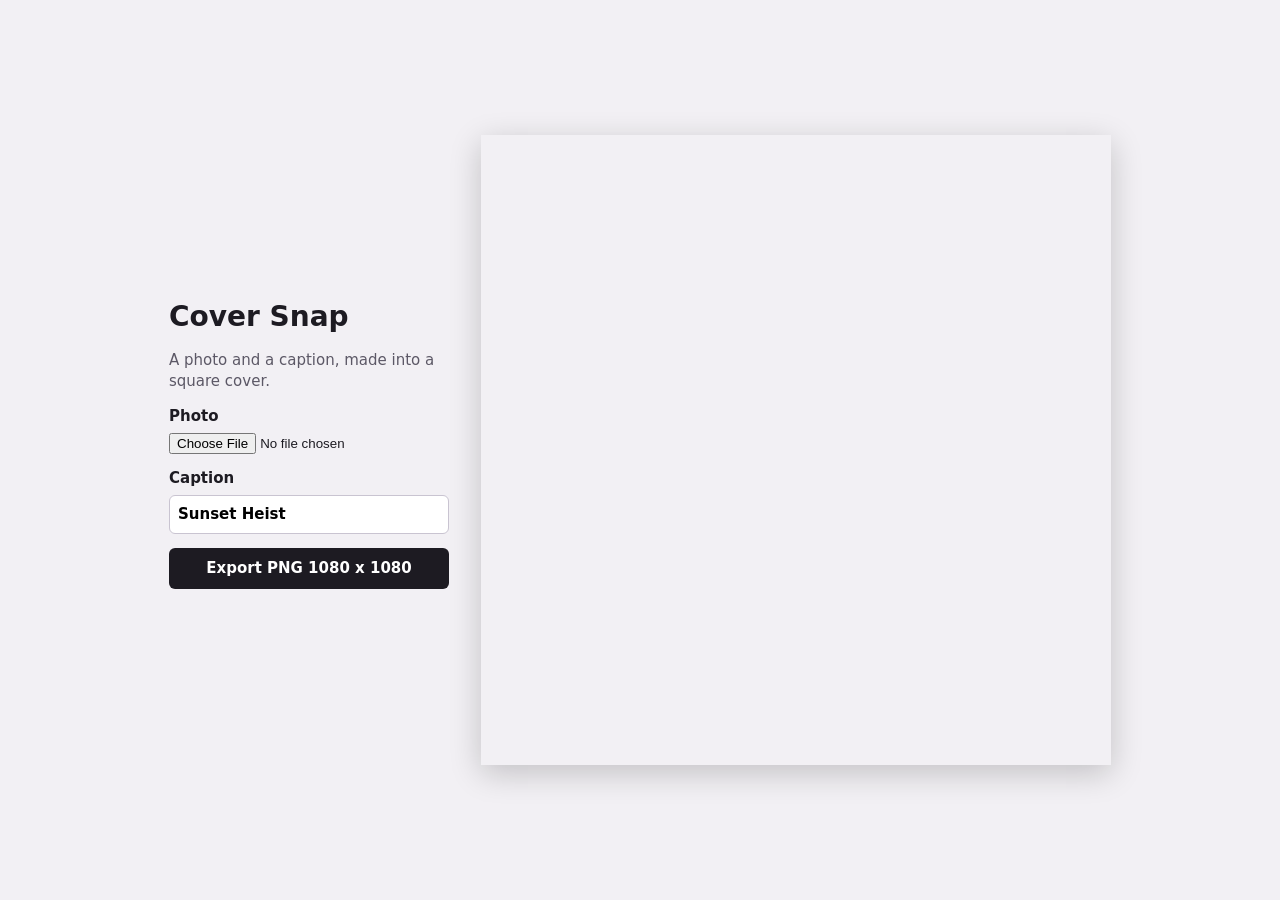
==== app/index.html @ bda7dc43 "Starter kit + owner claim for gta6-cover-art-01" ====
<!doctype html>
<html lang="en">
<head>
<meta charset="utf-8">
<meta name="viewport" content="width=device-width, initial-scale=1">
<title>Cover Snap</title>
<link rel="stylesheet" href="./style.css">
</head>
<body>
<main class="app">
  <section class="controls">
    <h1>Cover Snap</h1>
    <p>A photo and a caption, made into a square cover.</p>
    <label>Photo <input id="photo" type="file" accept="image/*"></label>
    <label>Caption <input id="caption" type="text" maxlength="40" value="Sunset Heist"></label>
    <button id="export" type="button">Export PNG 1080 x 1080</button>
    <p id="status" role="status"></p>
  </section>
  <canvas id="cover" width="1080" height="1080" aria-label="The cover"></canvas>
</main>
<script type="module" src="./src/main.js"></script>
</body>
</html>
---- app/style.css ----
html, body { margin: 0; height: 100%; background: #f2f0f4; color: #1d1b22; font: 15px/1.4 system-ui, sans-serif; }
.app { display: flex; gap: 32px; align-items: center; justify-content: center; height: 100%; padding: 24px; box-sizing: border-box; }
.controls { display: flex; flex-direction: column; gap: 14px; width: 280px; }
.controls h1 { margin: 0; font-size: 28px; }
.controls p { margin: 0; color: #5c5866; }
label { display: flex; flex-direction: column; gap: 6px; font-weight: 600; }
input[type=text] { font: inherit; padding: 8px; border: 1px solid #c9c4d1; border-radius: 6px; }
button { font: inherit; font-weight: 700; padding: 10px; border: 0; border-radius: 6px; background: #1d1b22; color: #fff; cursor: pointer; }
canvas { width: min(70vh, 60vw); height: min(70vh, 60vw); box-shadow: 0 8px 30px rgba(0, 0, 0, 0.2); }
body.shot-cover .controls { display: none; }
body.shot-cover .app { padding: 0; }
body.shot-cover canvas { width: 100vw; height: 100vh; box-shadow: none; }
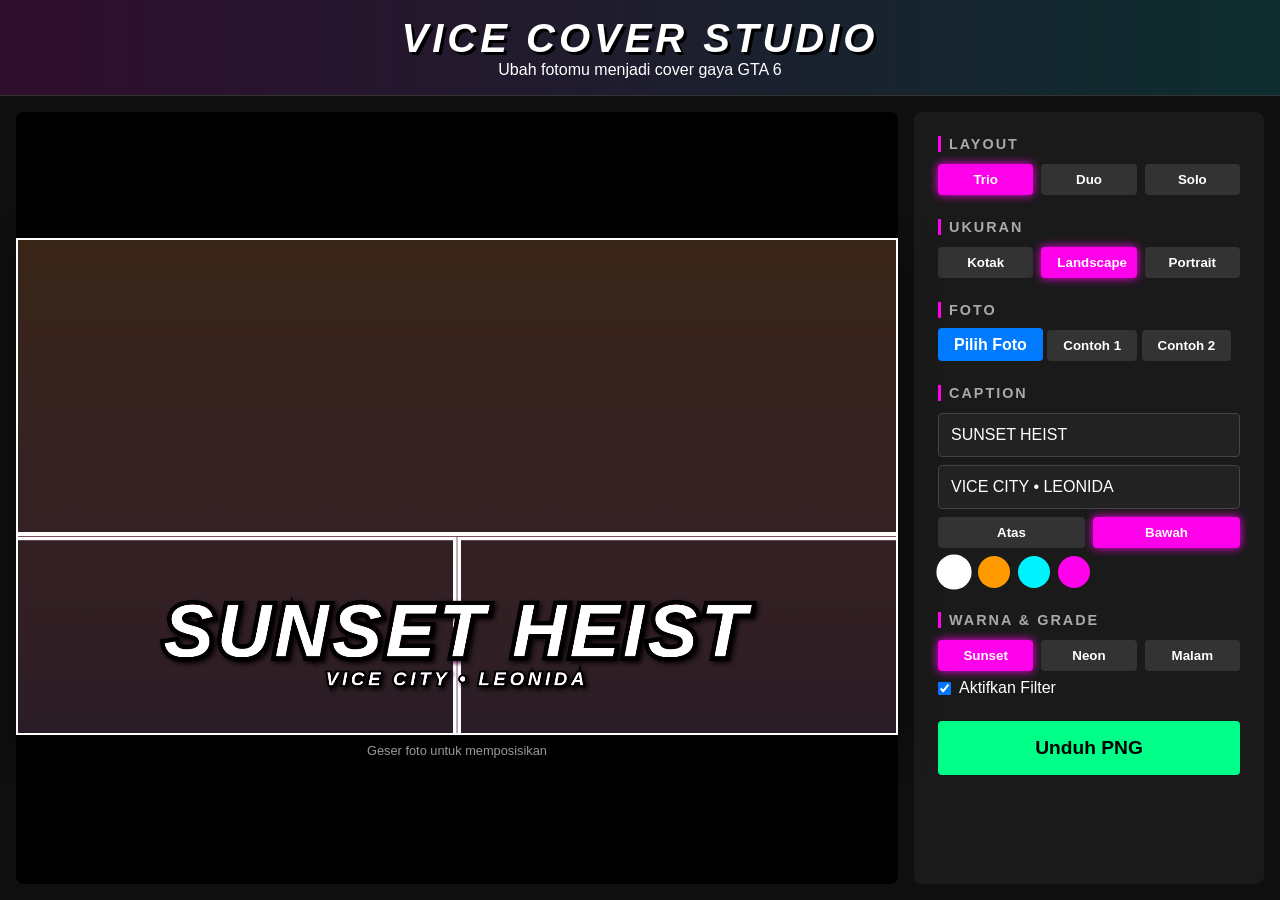
==== commit c268e731: "WIP: partial build — Gemini quota stopped session before screenshots/verify; NOT for submission" ====
--- a/app/index.html
+++ b/app/index.html
@@ -1,23 +1,104 @@
-<!doctype html>
-<html lang="en">
+<!DOCTYPE html>
+<html lang="id">
 <head>
-<meta charset="utf-8">
-<meta name="viewport" content="width=device-width, initial-scale=1">
-<title>Cover Snap</title>
-<link rel="stylesheet" href="./style.css">
+    <meta charset="UTF-8">
+    <meta name="viewport" content="width=device-width, initial-scale=1.0">
+    <title>Vice Cover Studio - Pembuat Cover GTA 6</title>
+    <link rel="stylesheet" href="style.css">
 </head>
 <body>
-<main class="app">
-  <section class="controls">
-    <h1>Cover Snap</h1>
-    <p>A photo and a caption, made into a square cover.</p>
-    <label>Photo <input id="photo" type="file" accept="image/*"></label>
-    <label>Caption <input id="caption" type="text" maxlength="40" value="Sunset Heist"></label>
-    <button id="export" type="button">Export PNG 1080 x 1080</button>
-    <p id="status" role="status"></p>
-  </section>
-  <canvas id="cover" width="1080" height="1080" aria-label="The cover"></canvas>
-</main>
-<script type="module" src="./src/main.js"></script>
+    <div id="app" class="editor-mode">
+        <!-- Editor UI -->
+        <header id="editor-header">
+            <h1>VICE COVER STUDIO</h1>
+            <p>Ubah fotomu menjadi cover gaya GTA 6</p>
+        </header>
+
+        <main id="main-container">
+            <div id="preview-area">
+                <div id="canvas-container">
+                    <canvas id="cover-canvas"></canvas>
+                </div>
+                <div id="drag-hint">Geser foto untuk memposisikan</div>
+            </div>
+
+            <aside id="controls">
+                <section class="control-group">
+                    <h3>Layout</h3>
+                    <div class="button-row">
+                        <button class="btn active" data-layout="trio">Trio</button>
+                        <button class="btn" data-layout="duo">Duo</button>
+                        <button class="btn" data-layout="solo">Solo</button>
+                    </div>
+                </section>
+
+                <section class="control-group">
+                    <h3>Ukuran</h3>
+                    <div class="button-row">
+                        <button class="btn" data-size="1080x1080">Kotak</button>
+                        <button class="btn active" data-size="1920x1080">Landscape</button>
+                        <button class="btn" data-size="1080x1350">Portrait</button>
+                    </div>
+                </section>
+
+                <section class="control-group">
+                    <h3>Foto</h3>
+                    <div class="input-row">
+                        <label for="photo-input" class="btn btn-primary">Pilih Foto</label>
+                        <input type="file" id="photo-input" accept="image/*" multiple hidden>
+                        <button class="btn" id="sample-pier">Contoh 1</button>
+                        <button class="btn" id="sample-boulevard">Contoh 2</button>
+                    </div>
+                    <div id="panel-controls" class="hidden">
+                        <p>Mengatur Panel <span id="active-panel-num">1</span></p>
+                        <div class="slider-row">
+                            <label>Zoom</label>
+                            <input type="range" id="zoom-slider" min="0.1" max="3" step="0.01" value="1">
+                        </div>
+                    </div>
+                </section>
+
+                <section class="control-group">
+                    <h3>Caption</h3>
+                    <input type="text" id="title-input" placeholder="Judul Besar" value="SUNSET HEIST">
+                    <input type="text" id="subtitle-input" placeholder="Subjudul" value="VICE CITY • LEONIDA">
+                    <div class="button-row">
+                        <button class="btn" data-pos="top">Atas</button>
+                        <button class="btn active" data-pos="bottom">Bawah</button>
+                    </div>
+                    <div class="color-row">
+                        <button class="color-btn white active" data-color="white"></button>
+                        <button class="color-btn sunset" data-color="#ff9a00"></button>
+                        <button class="color-btn neon" data-color="#00f2ff"></button>
+                        <button class="color-btn pink" data-color="#ff00ea"></button>
+                    </div>
+                </section>
+
+                <section class="control-group">
+                    <h3>Warna & Grade</h3>
+                    <div class="button-row">
+                        <button class="btn active" data-grade="sunset">Sunset</button>
+                        <button class="btn" data-grade="neon">Neon</button>
+                        <button class="btn" data-grade="malam">Malam</button>
+                    </div>
+                    <label class="toggle">
+                        <input type="checkbox" id="grade-toggle" checked>
+                        <span>Aktifkan Filter</span>
+                    </label>
+                </section>
+
+                <section class="export-group">
+                    <button id="download-btn" class="btn btn-large btn-success">Unduh PNG</button>
+                </section>
+            </aside>
+        </main>
+
+        <div id="screenshot-view" class="hidden">
+            <canvas id="screenshot-canvas"></canvas>
+        </div>
+    </div>
+
+    <script type="module" src="src/render.js"></script>
+    <script type="module" src="src/studio.js"></script>
 </body>
 </html>
--- a/app/style.css
+++ b/app/style.css
@@ -1,12 +1,250 @@
-html, body { margin: 0; height: 100%; background: #f2f0f4; color: #1d1b22; font: 15px/1.4 system-ui, sans-serif; }
-.app { display: flex; gap: 32px; align-items: center; justify-content: center; height: 100%; padding: 24px; box-sizing: border-box; }
-.controls { display: flex; flex-direction: column; gap: 14px; width: 280px; }
-.controls h1 { margin: 0; font-size: 28px; }
-.controls p { margin: 0; color: #5c5866; }
-label { display: flex; flex-direction: column; gap: 6px; font-weight: 600; }
-input[type=text] { font: inherit; padding: 8px; border: 1px solid #c9c4d1; border-radius: 6px; }
-button { font: inherit; font-weight: 700; padding: 10px; border: 0; border-radius: 6px; background: #1d1b22; color: #fff; cursor: pointer; }
-canvas { width: min(70vh, 60vw); height: min(70vh, 60vw); box-shadow: 0 8px 30px rgba(0, 0, 0, 0.2); }
-body.shot-cover .controls { display: none; }
-body.shot-cover .app { padding: 0; }
-body.shot-cover canvas { width: 100vw; height: 100vh; box-shadow: none; }
+:root {
+    --bg-color: #0f0f0f;
+    --panel-color: #1a1a1a;
+    --text-color: #ffffff;
+    --accent-color: #ff00ea;
+    --success-color: #00ff88;
+    --border-radius: 8px;
+}
+
+* {
+    box-sizing: border-box;
+    margin: 0;
+    padding: 0;
+}
+
+body {
+    font-family: 'Arial Narrow', Impact, sans-serif;
+    background-color: var(--bg-color);
+    color: var(--text-color);
+    overflow-x: hidden;
+}
+
+#app.editor-mode {
+    display: flex;
+    flex-direction: column;
+    min-height: 100vh;
+}
+
+#editor-header {
+    padding: 1rem 2rem;
+    background: linear-gradient(90deg, #ff00ea22, #00f2ff22);
+    border-bottom: 1px solid #333;
+    text-align: center;
+}
+
+#editor-header h1 {
+    font-size: 2.5rem;
+    letter-spacing: 4px;
+    font-weight: 900;
+    font-style: italic;
+    text-shadow: 3px 3px 0px #000;
+}
+
+#main-container {
+    display: flex;
+    flex: 1;
+    padding: 1rem;
+    gap: 1rem;
+}
+
+#preview-area {
+    flex: 1;
+    display: flex;
+    flex-direction: column;
+    align-items: center;
+    justify-content: center;
+    background-color: #000;
+    border-radius: var(--border-radius);
+    position: relative;
+}
+
+#canvas-container {
+    max-width: 100%;
+    max-height: 80vh;
+    box-shadow: 0 10px 30px rgba(0,0,0,0.5);
+    background-color: #222;
+}
+
+#cover-canvas {
+    max-width: 100%;
+    max-height: 100%;
+    display: block;
+    cursor: grab;
+}
+
+#cover-canvas:active {
+    cursor: grabbing;
+}
+
+#drag-hint {
+    margin-top: 0.5rem;
+    font-size: 0.8rem;
+    opacity: 0.6;
+}
+
+#controls {
+    width: 350px;
+    background-color: var(--panel-color);
+    padding: 1.5rem;
+    border-radius: var(--border-radius);
+    display: flex;
+    flex-direction: column;
+    gap: 1.5rem;
+    overflow-y: auto;
+}
+
+.control-group h3 {
+    font-size: 0.9rem;
+    text-transform: uppercase;
+    letter-spacing: 2px;
+    margin-bottom: 0.75rem;
+    color: #aaa;
+    border-left: 3px solid var(--accent-color);
+    padding-left: 8px;
+}
+
+.button-row {
+    display: flex;
+    gap: 0.5rem;
+    flex-wrap: wrap;
+}
+
+.btn {
+    background-color: #333;
+    color: white;
+    border: none;
+    padding: 0.5rem 1rem;
+    border-radius: 4px;
+    cursor: pointer;
+    font-weight: bold;
+    font-family: inherit;
+    transition: all 0.2s;
+    flex: 1;
+    min-width: 80px;
+    text-align: center;
+}
+
+.btn:hover {
+    background-color: #444;
+}
+
+.btn.active {
+    background-color: var(--accent-color);
+    box-shadow: 0 0 10px var(--accent-color);
+}
+
+.btn-primary {
+    background-color: #007bff;
+}
+
+.btn-success {
+    background-color: var(--success-color);
+    color: #000;
+}
+
+.btn-large {
+    padding: 1rem;
+    font-size: 1.2rem;
+    width: 100%;
+}
+
+input[type="text"] {
+    width: 100%;
+    background-color: #222;
+    border: 1px solid #444;
+    color: white;
+    padding: 0.75rem;
+    border-radius: 4px;
+    margin-bottom: 0.5rem;
+    font-family: inherit;
+    font-size: 1rem;
+}
+
+.color-row {
+    display: flex;
+    gap: 0.5rem;
+    margin-top: 0.5rem;
+}
+
+.color-btn {
+    width: 32px;
+    height: 32px;
+    border-radius: 50%;
+    border: 2px solid transparent;
+    cursor: pointer;
+}
+
+.color-btn.active {
+    border-color: white;
+    transform: scale(1.1);
+}
+
+.color-btn.white { background-color: #fff; }
+.color-btn.sunset { background-color: #ff9a00; }
+.color-btn.neon { background-color: #00f2ff; }
+.color-btn.pink { background-color: #ff00ea; }
+
+.slider-row {
+    margin-top: 0.5rem;
+}
+
+.slider-row label {
+    display: block;
+    font-size: 0.8rem;
+    margin-bottom: 4px;
+}
+
+input[type="range"] {
+    width: 100%;
+    accent-color: var(--accent-color);
+}
+
+.toggle {
+    display: flex;
+    align-items: center;
+    gap: 0.5rem;
+    cursor: pointer;
+    margin-top: 0.5rem;
+}
+
+.hidden {
+    display: none !important;
+}
+
+/* Screenshot mode styles */
+#app.screenshot-mode #editor-header,
+#app.screenshot-mode #controls,
+#app.screenshot-mode #drag-hint {
+    display: none !important;
+}
+
+#app.screenshot-mode #main-container {
+    padding: 0;
+}
+
+#app.screenshot-mode #preview-area {
+    border-radius: 0;
+}
+
+#app.screenshot-mode #canvas-container {
+    width: 100vw;
+    height: 100vh;
+    max-width: none;
+    max-height: none;
+}
+
+#app.screenshot-mode #cover-canvas {
+    width: 100%;
+    height: 100%;
+    object-fit: contain;
+}
+
+@media (max-width: 800px) {
+    #main-container {
+        flex-direction: column;
+    }
+    #controls {
+        width: 100%;
+    }
+}
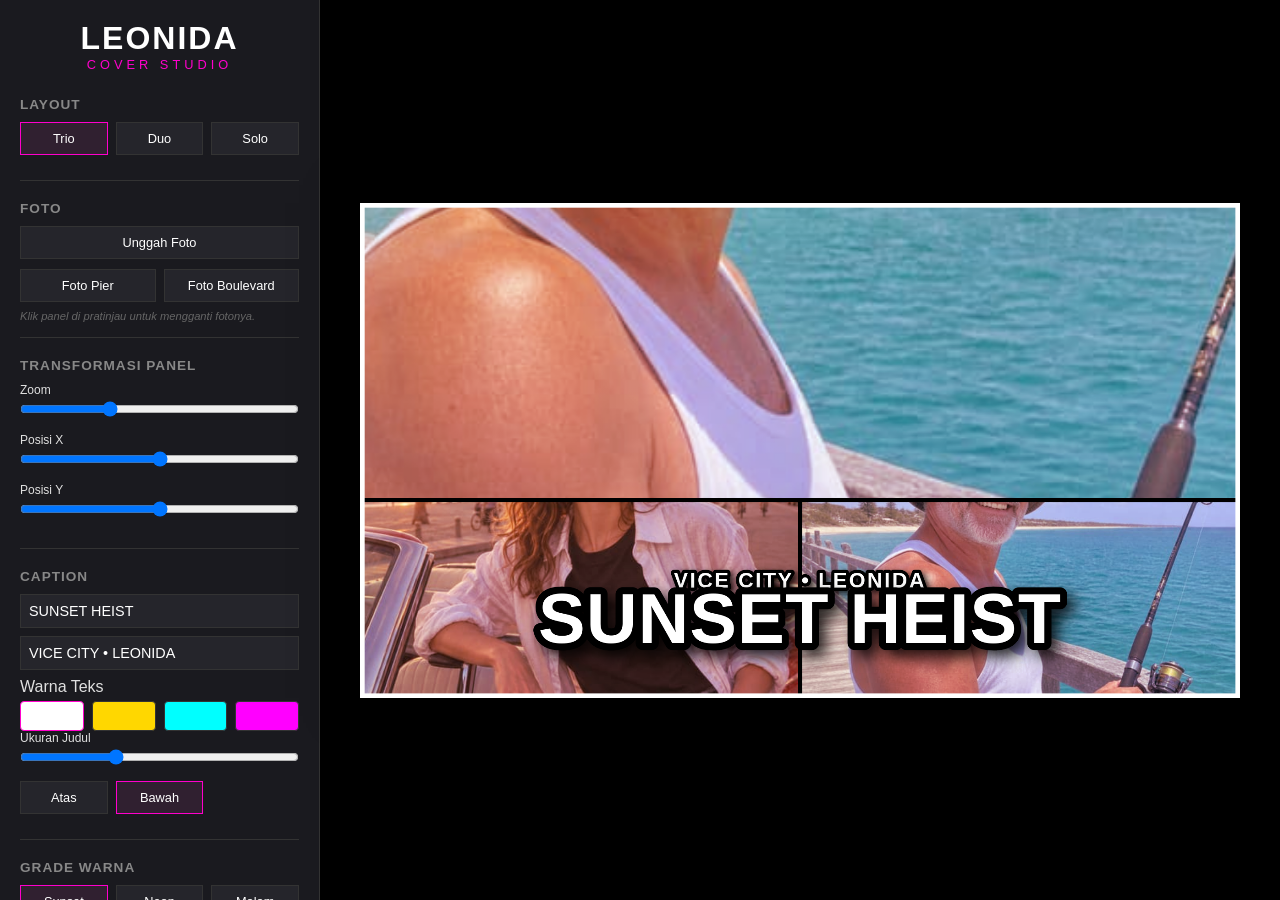
==== commit bf65b88c: "Leonida Cover Studio — pembuat cover art ala GTA 6 (gta6-cover-art-01)" ====
--- a/app/index.html
+++ b/app/index.html
@@ -3,102 +3,110 @@
 <head>
     <meta charset="UTF-8">
     <meta name="viewport" content="width=device-width, initial-scale=1.0">
-    <title>Vice Cover Studio - Pembuat Cover GTA 6</title>
+    <title>Leonida Cover Studio — Pembuat Cover Art ala GTA 6</title>
     <link rel="stylesheet" href="style.css">
 </head>
 <body>
-    <div id="app" class="editor-mode">
-        <!-- Editor UI -->
-        <header id="editor-header">
-            <h1>VICE COVER STUDIO</h1>
-            <p>Ubah fotomu menjadi cover gaya GTA 6</p>
-        </header>
+    <div id="app">
+        <!-- Sidebar Kontrol -->
+        <aside class="sidebar">
+            <header>
+                <h1>Leonida</h1>
+                <p>Cover Studio</p>
+            </header>
 
-        <main id="main-container">
-            <div id="preview-area">
-                <div id="canvas-container">
-                    <canvas id="cover-canvas"></canvas>
+            <section class="control-group">
+                <h3>Layout</h3>
+                <div class="button-grid">
+                    <button data-layout="trio" class="active">Trio</button>
+                    <button data-layout="duo">Duo</button>
+                    <button data-layout="solo">Solo</button>
                 </div>
-                <div id="drag-hint">Geser foto untuk memposisikan</div>
+            </section>
+
+            <section class="control-group">
+                <h3>Foto</h3>
+                <div class="photo-controls">
+                    <button id="upload-btn">Unggah Foto</button>
+                    <input type="file" id="file-input" multiple accept="image/*" style="display: none;">
+                    <div class="sample-photos">
+                        <button data-sample="pier">Foto Pier</button>
+                        <button data-sample="boulevard">Foto Boulevard</button>
+                    </div>
+                </div>
+                <p class="hint">Klik panel di pratinjau untuk mengganti fotonya.</p>
+            </section>
+
+            <section class="control-group" id="transform-controls">
+                <h3>Transformasi Panel</h3>
+                <div class="slider-group">
+                    <label>Zoom</label>
+                    <input type="range" id="zoom-slider" min="0.1" max="3" step="0.01" value="1">
+                </div>
+                <div class="slider-group">
+                    <label>Posisi X</label>
+                    <input type="range" id="pos-x-slider" min="-1" max="1" step="0.01" value="0">
+                </div>
+                <div class="slider-group">
+                    <label>Posisi Y</label>
+                    <input type="range" id="pos-y-slider" min="-1" max="1" step="0.01" value="0">
+                </div>
+            </section>
+
+            <section class="control-group">
+                <h3>Caption</h3>
+                <input type="text" id="caption-main" placeholder="Judul Utama" value="SUNSET HEIST">
+                <input type="text" id="caption-sub" placeholder="Subjudul" value="VICE CITY • LEONIDA">
+                <div class="caption-options">
+                    <label>Warna Teks</label>
+                    <div class="color-grid">
+                        <button data-color="#FFFFFF" style="background: #FFFFFF;" class="active"></button>
+                        <button data-color="#FFD700" style="background: #FFD700;"></button>
+                        <button data-color="#00FFFF" style="background: #00FFFF;"></button>
+                        <button data-color="#FF00FF" style="background: #FF00FF;"></button>
+                    </div>
+                </div>
+                <div class="slider-group">
+                    <label>Ukuran Judul</label>
+                    <input type="range" id="caption-size" min="0.5" max="2" step="0.1" value="1">
+                </div>
+                <div class="button-grid">
+                    <button data-pos="top">Atas</button>
+                    <button data-pos="bottom" class="active">Bawah</button>
+                </div>
+            </section>
+
+            <section class="control-group">
+                <h3>Grade Warna</h3>
+                <div class="button-grid">
+                    <button data-grade="sunset" class="active">Sunset</button>
+                    <button data-grade="neon">Neon</button>
+                    <button data-grade="malam">Malam</button>
+                </div>
+                <label class="toggle">
+                    <input type="checkbox" id="grade-toggle" checked> Terapkan Grade
+                </label>
+            </section>
+
+            <section class="control-group">
+                <h3>Export</h3>
+                <select id="export-size">
+                    <option value="1080x1080">Kotak (1080x1080)</option>
+                    <option value="1080x1350">Portrait (1080x1350)</option>
+                    <option value="1920x1080" selected>Landscape (1920x1080)</option>
+                </select>
+                <button id="download-btn" class="primary">Unduh PNG</button>
+            </section>
+        </aside>
+
+        <!-- Preview Area -->
+        <main class="preview-area">
+            <div id="canvas-container">
+                <canvas id="main-canvas"></canvas>
             </div>
-
-            <aside id="controls">
-                <section class="control-group">
-                    <h3>Layout</h3>
-                    <div class="button-row">
-                        <button class="btn active" data-layout="trio">Trio</button>
-                        <button class="btn" data-layout="duo">Duo</button>
-                        <button class="btn" data-layout="solo">Solo</button>
-                    </div>
-                </section>
-
-                <section class="control-group">
-                    <h3>Ukuran</h3>
-                    <div class="button-row">
-                        <button class="btn" data-size="1080x1080">Kotak</button>
-                        <button class="btn active" data-size="1920x1080">Landscape</button>
-                        <button class="btn" data-size="1080x1350">Portrait</button>
-                    </div>
-                </section>
-
-                <section class="control-group">
-                    <h3>Foto</h3>
-                    <div class="input-row">
-                        <label for="photo-input" class="btn btn-primary">Pilih Foto</label>
-                        <input type="file" id="photo-input" accept="image/*" multiple hidden>
-                        <button class="btn" id="sample-pier">Contoh 1</button>
-                        <button class="btn" id="sample-boulevard">Contoh 2</button>
-                    </div>
-                    <div id="panel-controls" class="hidden">
-                        <p>Mengatur Panel <span id="active-panel-num">1</span></p>
-                        <div class="slider-row">
-                            <label>Zoom</label>
-                            <input type="range" id="zoom-slider" min="0.1" max="3" step="0.01" value="1">
-                        </div>
-                    </div>
-                </section>
-
-                <section class="control-group">
-                    <h3>Caption</h3>
-                    <input type="text" id="title-input" placeholder="Judul Besar" value="SUNSET HEIST">
-                    <input type="text" id="subtitle-input" placeholder="Subjudul" value="VICE CITY • LEONIDA">
-                    <div class="button-row">
-                        <button class="btn" data-pos="top">Atas</button>
-                        <button class="btn active" data-pos="bottom">Bawah</button>
-                    </div>
-                    <div class="color-row">
-                        <button class="color-btn white active" data-color="white"></button>
-                        <button class="color-btn sunset" data-color="#ff9a00"></button>
-                        <button class="color-btn neon" data-color="#00f2ff"></button>
-                        <button class="color-btn pink" data-color="#ff00ea"></button>
-                    </div>
-                </section>
-
-                <section class="control-group">
-                    <h3>Warna & Grade</h3>
-                    <div class="button-row">
-                        <button class="btn active" data-grade="sunset">Sunset</button>
-                        <button class="btn" data-grade="neon">Neon</button>
-                        <button class="btn" data-grade="malam">Malam</button>
-                    </div>
-                    <label class="toggle">
-                        <input type="checkbox" id="grade-toggle" checked>
-                        <span>Aktifkan Filter</span>
-                    </label>
-                </section>
-
-                <section class="export-group">
-                    <button id="download-btn" class="btn btn-large btn-success">Unduh PNG</button>
-                </section>
-            </aside>
         </main>
-
-        <div id="screenshot-view" class="hidden">
-            <canvas id="screenshot-canvas"></canvas>
-        </div>
     </div>
 
-    <script type="module" src="src/render.js"></script>
-    <script type="module" src="src/studio.js"></script>
+    <script type="module" src="src/editor.js"></script>
 </body>
 </html>
--- a/app/style.css
+++ b/app/style.css
@@ -1,10 +1,10 @@
 :root {
-    --bg-color: #0f0f0f;
-    --panel-color: #1a1a1a;
-    --text-color: #ffffff;
-    --accent-color: #ff00ea;
-    --success-color: #00ff88;
-    --border-radius: 8px;
+    --bg-color: #0f0f12;
+    --sidebar-bg: #1a1a1f;
+    --accent-color: #f0c;
+    --text-color: #e0e0e0;
+    --border-color: #333;
+    --control-bg: #25252b;
 }
 
 * {
@@ -14,237 +14,224 @@
 }
 
 body {
-    font-family: 'Arial Narrow', Impact, sans-serif;
+    font-family: -apple-system, BlinkMacSystemFont, "Segoe UI", Roboto, Helvetica, Arial, sans-serif;
     background-color: var(--bg-color);
     color: var(--text-color);
-    overflow-x: hidden;
-}
-
-#app.editor-mode {
+    height: 100vh;
+    overflow: hidden;
+}
+
+#app {
+    display: flex;
+    height: 100vh;
+}
+
+/* Sidebar */
+.sidebar {
+    width: 320px;
+    background-color: var(--sidebar-bg);
+    border-right: 1px solid var(--border-color);
     display: flex;
     flex-direction: column;
-    min-height: 100vh;
-}
-
-#editor-header {
-    padding: 1rem 2rem;
-    background: linear-gradient(90deg, #ff00ea22, #00f2ff22);
-    border-bottom: 1px solid #333;
+    padding: 20px;
+    overflow-y: auto;
+    flex-shrink: 0;
+}
+
+header {
+    margin-bottom: 25px;
     text-align: center;
 }
 
-#editor-header h1 {
-    font-size: 2.5rem;
+header h1 {
+    font-size: 2rem;
+    letter-spacing: 2px;
+    color: #fff;
+    text-transform: uppercase;
+    font-weight: 900;
+}
+
+header p {
+    font-size: 0.8rem;
     letter-spacing: 4px;
-    font-weight: 900;
+    color: var(--accent-color);
+    text-transform: uppercase;
+}
+
+.control-group {
+    margin-bottom: 20px;
+    padding-bottom: 15px;
+    border-bottom: 1px solid var(--border-color);
+}
+
+.control-group h3 {
+    font-size: 0.85rem;
+    text-transform: uppercase;
+    color: #888;
+    margin-bottom: 10px;
+    letter-spacing: 1px;
+}
+
+.button-grid {
+    display: grid;
+    grid-template-columns: repeat(3, 1fr);
+    gap: 8px;
+    margin-bottom: 10px;
+}
+
+button {
+    background: var(--control-bg);
+    border: 1px solid var(--border-color);
+    color: #fff;
+    padding: 8px;
+    cursor: pointer;
+    font-size: 0.8rem;
+    transition: all 0.2s;
+}
+
+button:hover {
+    background: #333;
+}
+
+button.active {
+    border-color: var(--accent-color);
+    background: #302030;
+}
+
+button.primary {
+    background: var(--accent-color);
+    border: none;
+    font-weight: bold;
+    width: 100%;
+    padding: 12px;
+    margin-top: 10px;
+}
+
+button.primary:hover {
+    filter: brightness(1.2);
+}
+
+.photo-controls {
+    display: flex;
+    flex-direction: column;
+    gap: 10px;
+}
+
+.sample-photos {
+    display: grid;
+    grid-template-columns: 1fr 1fr;
+    gap: 8px;
+}
+
+.hint {
+    font-size: 0.7rem;
+    color: #666;
+    margin-top: 8px;
     font-style: italic;
-    text-shadow: 3px 3px 0px #000;
-}
-
-#main-container {
-    display: flex;
-    flex: 1;
-    padding: 1rem;
-    gap: 1rem;
-}
-
-#preview-area {
-    flex: 1;
-    display: flex;
-    flex-direction: column;
+}
+
+.slider-group {
+    margin-bottom: 12px;
+}
+
+.slider-group label {
+    display: block;
+    font-size: 0.75rem;
+    margin-bottom: 4px;
+}
+
+input[type="range"] {
+    width: 100%;
+}
+
+input[type="text"] {
+    width: 100%;
+    background: var(--control-bg);
+    border: 1px solid var(--border-color);
+    color: #fff;
+    padding: 8px;
+    margin-bottom: 8px;
+    font-size: 0.9rem;
+}
+
+.color-grid {
+    display: grid;
+    grid-template-columns: repeat(4, 1fr);
+    gap: 8px;
+    margin-top: 5px;
+}
+
+.color-grid button {
+    height: 30px;
+    border-radius: 4px;
+}
+
+.toggle {
+    display: flex;
+    align-items: center;
+    gap: 8px;
+    font-size: 0.8rem;
+    margin-top: 10px;
+    cursor: pointer;
+}
+
+select {
+    width: 100%;
+    background: var(--control-bg);
+    border: 1px solid var(--border-color);
+    color: #fff;
+    padding: 8px;
+    margin-top: 5px;
+}
+
+/* Preview Area */
+.preview-area {
+    flex-grow: 1;
+    display: flex;
     align-items: center;
     justify-content: center;
-    background-color: #000;
-    border-radius: var(--border-radius);
+    background: #000;
+    padding: 40px;
     position: relative;
 }
 
 #canvas-container {
-    max-width: 100%;
-    max-height: 80vh;
-    box-shadow: 0 10px 30px rgba(0,0,0,0.5);
-    background-color: #222;
-}
-
-#cover-canvas {
+    box-shadow: 0 0 50px rgba(0,0,0,0.5);
     max-width: 100%;
     max-height: 100%;
-    display: block;
-    cursor: grab;
-}
-
-#cover-canvas:active {
-    cursor: grabbing;
-}
-
-#drag-hint {
-    margin-top: 0.5rem;
-    font-size: 0.8rem;
-    opacity: 0.6;
-}
-
-#controls {
-    width: 350px;
-    background-color: var(--panel-color);
-    padding: 1.5rem;
-    border-radius: var(--border-radius);
-    display: flex;
-    flex-direction: column;
-    gap: 1.5rem;
-    overflow-y: auto;
-}
-
-.control-group h3 {
-    font-size: 0.9rem;
-    text-transform: uppercase;
-    letter-spacing: 2px;
-    margin-bottom: 0.75rem;
-    color: #aaa;
-    border-left: 3px solid var(--accent-color);
-    padding-left: 8px;
-}
-
-.button-row {
-    display: flex;
-    gap: 0.5rem;
-    flex-wrap: wrap;
-}
-
-.btn {
-    background-color: #333;
-    color: white;
-    border: none;
-    padding: 0.5rem 1rem;
-    border-radius: 4px;
-    cursor: pointer;
-    font-weight: bold;
-    font-family: inherit;
-    transition: all 0.2s;
-    flex: 1;
-    min-width: 80px;
-    text-align: center;
-}
-
-.btn:hover {
-    background-color: #444;
-}
-
-.btn.active {
-    background-color: var(--accent-color);
-    box-shadow: 0 0 10px var(--accent-color);
-}
-
-.btn-primary {
-    background-color: #007bff;
-}
-
-.btn-success {
-    background-color: var(--success-color);
-    color: #000;
-}
-
-.btn-large {
-    padding: 1rem;
-    font-size: 1.2rem;
-    width: 100%;
-}
-
-input[type="text"] {
-    width: 100%;
-    background-color: #222;
-    border: 1px solid #444;
-    color: white;
-    padding: 0.75rem;
-    border-radius: 4px;
-    margin-bottom: 0.5rem;
-    font-family: inherit;
-    font-size: 1rem;
-}
-
-.color-row {
-    display: flex;
-    gap: 0.5rem;
-    margin-top: 0.5rem;
-}
-
-.color-btn {
-    width: 32px;
-    height: 32px;
-    border-radius: 50%;
-    border: 2px solid transparent;
-    cursor: pointer;
-}
-
-.color-btn.active {
-    border-color: white;
-    transform: scale(1.1);
-}
-
-.color-btn.white { background-color: #fff; }
-.color-btn.sunset { background-color: #ff9a00; }
-.color-btn.neon { background-color: #00f2ff; }
-.color-btn.pink { background-color: #ff00ea; }
-
-.slider-row {
-    margin-top: 0.5rem;
-}
-
-.slider-row label {
-    display: block;
-    font-size: 0.8rem;
-    margin-bottom: 4px;
-}
-
-input[type="range"] {
-    width: 100%;
-    accent-color: var(--accent-color);
-}
-
-.toggle {
     display: flex;
     align-items: center;
-    gap: 0.5rem;
-    cursor: pointer;
-    margin-top: 0.5rem;
-}
-
-.hidden {
-    display: none !important;
-}
-
-/* Screenshot mode styles */
-#app.screenshot-mode #editor-header,
-#app.screenshot-mode #controls,
-#app.screenshot-mode #drag-hint {
-    display: none !important;
-}
-
-#app.screenshot-mode #main-container {
+    justify-content: center;
+}
+
+#main-canvas {
+    max-width: 100%;
+    max-height: 100%;
+    background: #222;
+    cursor: move;
+}
+
+/* Shot mode */
+body.shot-mode {
+    background: #000;
+}
+
+body.shot-mode .sidebar {
+    display: none;
+}
+
+body.shot-mode .preview-area {
     padding: 0;
 }
 
-#app.screenshot-mode #preview-area {
-    border-radius: 0;
-}
-
-#app.screenshot-mode #canvas-container {
+body.shot-mode #canvas-container {
     width: 100vw;
     height: 100vh;
-    max-width: none;
-    max-height: none;
-}
-
-#app.screenshot-mode #cover-canvas {
-    width: 100%;
-    height: 100%;
+    box-shadow: none;
+}
+
+body.shot-mode #main-canvas {
+    width: 100vw;
+    height: 100vh;
     object-fit: contain;
 }
-
-@media (max-width: 800px) {
-    #main-container {
-        flex-direction: column;
-    }
-    #controls {
-        width: 100%;
-    }
-}
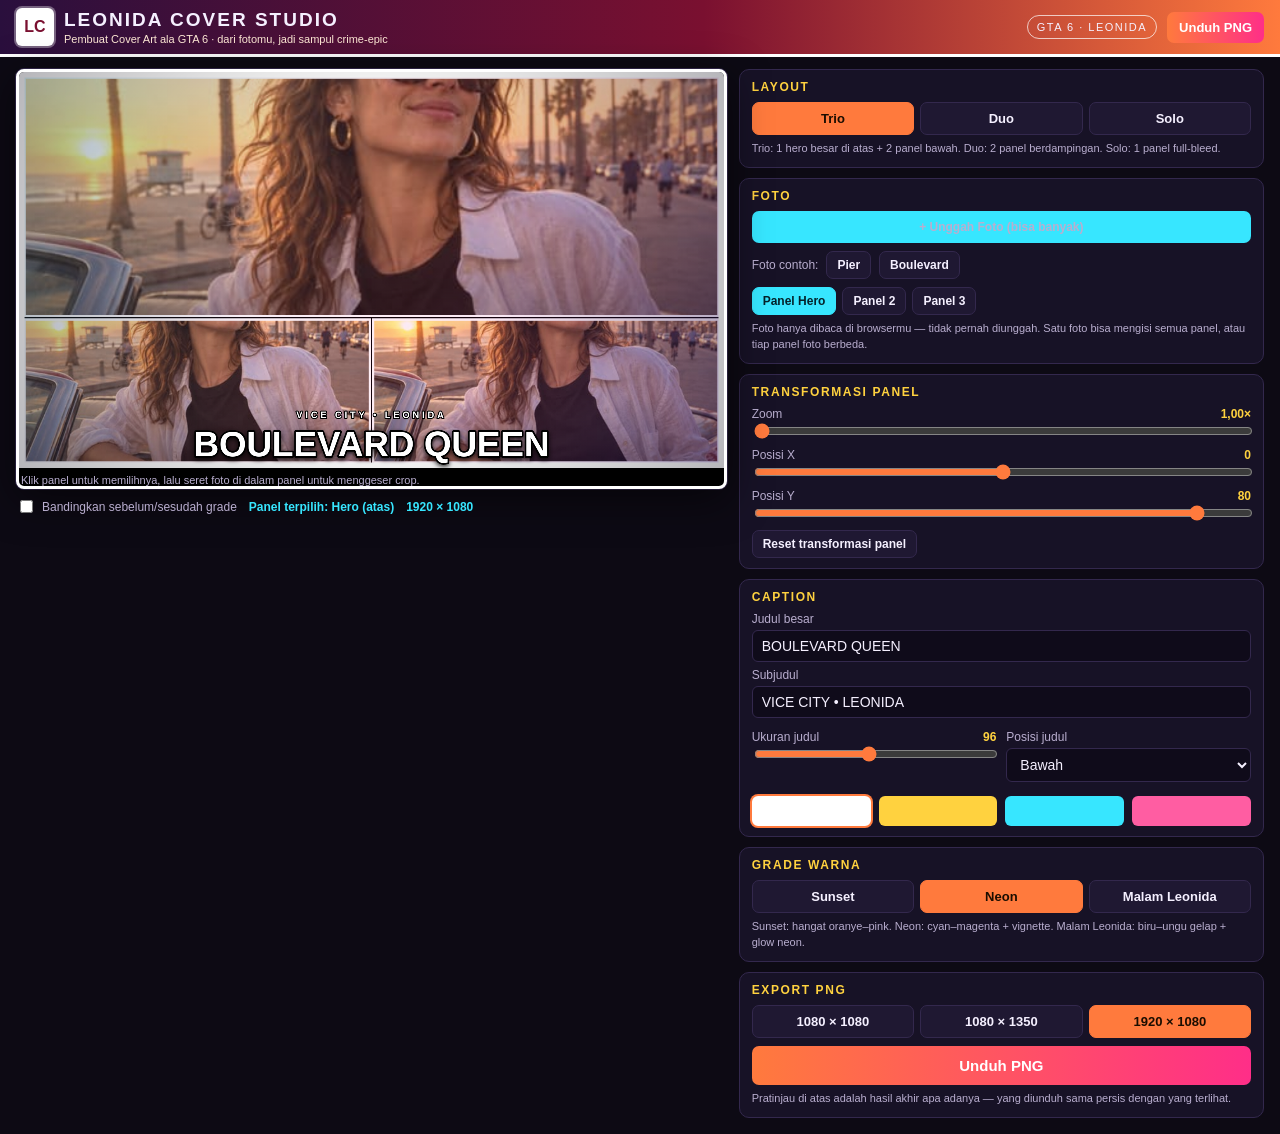
==== commit e0cb2a54: "Round 3 rebuild: rewrite Leonida Cover Studio from spec (transcript-gate fix) - All entry files rewr" ====
--- a/app/index.html
+++ b/app/index.html
@@ -1,112 +1,135 @@
 <!DOCTYPE html>
 <html lang="id">
 <head>
-    <meta charset="UTF-8">
-    <meta name="viewport" content="width=device-width, initial-scale=1.0">
-    <title>Leonida Cover Studio — Pembuat Cover Art ala GTA 6</title>
-    <link rel="stylesheet" href="style.css">
+<meta charset="utf-8">
+<meta name="viewport" content="width=device-width, initial-scale=1">
+<title>Leonida Cover Studio — Pembuat Cover Art ala GTA 6</title>
+<link rel="stylesheet" href="style.css">
 </head>
 <body>
-    <div id="app">
-        <!-- Sidebar Kontrol -->
-        <aside class="sidebar">
-            <header>
-                <h1>Leonida</h1>
-                <p>Cover Studio</p>
-            </header>
+<header class="topbar">
+  <div class="brand">
+    <span class="brand-mark">LC</span>
+    <div>
+      <h1>LEONIDA COVER STUDIO</h1>
+      <p>Pembuat Cover Art ala GTA 6 &middot; dari fotomu, jadi sampul crime-epic</p>
+    </div>
+  </div>
+  <div class="top-actions">
+    <span class="badge">GTA 6 &middot; LEONIDA</span>
+    <button id="downloadTop" class="btn btn-primary" type="button">Unduh PNG</button>
+  </div>
+</header>
 
-            <section class="control-group">
-                <h3>Layout</h3>
-                <div class="button-grid">
-                    <button data-layout="trio" class="active">Trio</button>
-                    <button data-layout="duo">Duo</button>
-                    <button data-layout="solo">Solo</button>
-                </div>
-            </section>
+<main id="editorRoot" class="layout">
+  <section class="preview-col" aria-label="Pratinjau cover">
+    <div class="canvas-wrap">
+      <canvas id="coverCanvas" width="1920" height="1080"></canvas>
+      <p class="hint">Klik panel untuk memilihnya, lalu seret foto di dalam panel untuk menggeser crop.</p>
+    </div>
+    <div class="preview-bar">
+      <label class="check"><input type="checkbox" id="compareToggle"> Bandingkan sebelum/sesudah grade</label>
+      <span id="panelLabel" class="panel-label">Panel terpilih: Hero (atas)</span>
+      <span id="sizeLabel" class="size-label">1920 &times; 1080</span>
+    </div>
+  </section>
 
-            <section class="control-group">
-                <h3>Foto</h3>
-                <div class="photo-controls">
-                    <button id="upload-btn">Unggah Foto</button>
-                    <input type="file" id="file-input" multiple accept="image/*" style="display: none;">
-                    <div class="sample-photos">
-                        <button data-sample="pier">Foto Pier</button>
-                        <button data-sample="boulevard">Foto Boulevard</button>
-                    </div>
-                </div>
-                <p class="hint">Klik panel di pratinjau untuk mengganti fotonya.</p>
-            </section>
+  <aside class="controls" aria-label="Kontrol editor">
+    <section class="card">
+      <h2>Layout</h2>
+      <div class="seg" role="group" aria-label="Pilih layout">
+        <button type="button" class="seg-btn is-active" data-layout="trio">Trio</button>
+        <button type="button" class="seg-btn" data-layout="duo">Duo</button>
+        <button type="button" class="seg-btn" data-layout="solo">Solo</button>
+      </div>
+      <p class="note">Trio: 1 hero besar di atas + 2 panel bawah. Duo: 2 panel berdampingan. Solo: 1 panel full-bleed.</p>
+    </section>
 
-            <section class="control-group" id="transform-controls">
-                <h3>Transformasi Panel</h3>
-                <div class="slider-group">
-                    <label>Zoom</label>
-                    <input type="range" id="zoom-slider" min="0.1" max="3" step="0.01" value="1">
-                </div>
-                <div class="slider-group">
-                    <label>Posisi X</label>
-                    <input type="range" id="pos-x-slider" min="-1" max="1" step="0.01" value="0">
-                </div>
-                <div class="slider-group">
-                    <label>Posisi Y</label>
-                    <input type="range" id="pos-y-slider" min="-1" max="1" step="0.01" value="0">
-                </div>
-            </section>
+    <section class="card">
+      <h2>Foto</h2>
+      <label class="file-btn" for="photoInput">+ Unggah Foto (bisa banyak)</label>
+      <input id="photoInput" type="file" accept="image/*" multiple hidden>
+      <div class="sample-row">
+        <span>Foto contoh:</span>
+        <button type="button" class="btn btn-small" data-sample="pier">Pier</button>
+        <button type="button" class="btn btn-small" data-sample="boulevard">Boulevard</button>
+      </div>
+      <div class="panel-pick" role="group" aria-label="Pilih panel">
+        <button type="button" class="btn btn-small panel-btn is-active" data-panel="0">Panel Hero</button>
+        <button type="button" class="btn btn-small panel-btn" data-panel="1">Panel 2</button>
+        <button type="button" class="btn btn-small panel-btn" data-panel="2">Panel 3</button>
+      </div>
+      <p class="note">Foto hanya dibaca di browsermu — tidak pernah diunggah. Satu foto bisa mengisi semua panel, atau tiap panel foto berbeda.</p>
+    </section>
 
-            <section class="control-group">
-                <h3>Caption</h3>
-                <input type="text" id="caption-main" placeholder="Judul Utama" value="SUNSET HEIST">
-                <input type="text" id="caption-sub" placeholder="Subjudul" value="VICE CITY • LEONIDA">
-                <div class="caption-options">
-                    <label>Warna Teks</label>
-                    <div class="color-grid">
-                        <button data-color="#FFFFFF" style="background: #FFFFFF;" class="active"></button>
-                        <button data-color="#FFD700" style="background: #FFD700;"></button>
-                        <button data-color="#00FFFF" style="background: #00FFFF;"></button>
-                        <button data-color="#FF00FF" style="background: #FF00FF;"></button>
-                    </div>
-                </div>
-                <div class="slider-group">
-                    <label>Ukuran Judul</label>
-                    <input type="range" id="caption-size" min="0.5" max="2" step="0.1" value="1">
-                </div>
-                <div class="button-grid">
-                    <button data-pos="top">Atas</button>
-                    <button data-pos="bottom" class="active">Bawah</button>
-                </div>
-            </section>
+    <section class="card">
+      <h2>Transformasi Panel</h2>
+      <label>Zoom <output id="zoomOut">1,70&times;</output>
+        <input id="zoomRange" type="range" min="1" max="3" step="0.05" value="1.7">
+      </label>
+      <label>Posisi X <output id="xOut">0</output>
+        <input id="xRange" type="range" min="-100" max="100" step="1" value="0">
+      </label>
+      <label>Posisi Y <output id="yOut">0</output>
+        <input id="yRange" type="range" min="-100" max="100" step="1" value="0">
+      </label>
+      <button type="button" class="btn btn-small" id="resetTransform">Reset transformasi panel</button>
+    </section>
 
-            <section class="control-group">
-                <h3>Grade Warna</h3>
-                <div class="button-grid">
-                    <button data-grade="sunset" class="active">Sunset</button>
-                    <button data-grade="neon">Neon</button>
-                    <button data-grade="malam">Malam</button>
-                </div>
-                <label class="toggle">
-                    <input type="checkbox" id="grade-toggle" checked> Terapkan Grade
-                </label>
-            </section>
+    <section class="card">
+      <h2>Caption</h2>
+      <label>Judul besar
+        <input id="titleInput" type="text" value="BOULEVARD QUEEN" maxlength="28">
+      </label>
+      <label>Subjudul
+        <input id="subtitleInput" type="text" value="VICE CITY &bull; LEONIDA" maxlength="40">
+      </label>
+      <div class="two-col">
+        <label>Ukuran judul <output id="titleSizeOut">96</output>
+          <input id="titleSizeRange" type="range" min="48" max="150" step="2" value="96">
+        </label>
+        <label>Posisi judul
+          <select id="titlePosSelect">
+            <option value="bottom" selected>Bawah</option>
+            <option value="top">Atas</option>
+          </select>
+        </label>
+      </div>
+      <div class="swatches" role="group" aria-label="Warna teks">
+        <button type="button" class="swatch is-active" data-color="#ffffff" style="background:#ffffff" aria-label="Putih">Putih</button>
+        <button type="button" class="swatch" data-color="#ffd23f" style="background:#ffd23f" aria-label="Kuning Sunset">Kuning Sunset</button>
+        <button type="button" class="swatch" data-color="#37e6ff" style="background:#37e6ff" aria-label="Cyan Neon">Cyan Neon</button>
+        <button type="button" class="swatch" data-color="#ff5da2" style="background:#ff5da2" aria-label="Pink">Pink</button>
+      </div>
+    </section>
 
-            <section class="control-group">
-                <h3>Export</h3>
-                <select id="export-size">
-                    <option value="1080x1080">Kotak (1080x1080)</option>
-                    <option value="1080x1350">Portrait (1080x1350)</option>
-                    <option value="1920x1080" selected>Landscape (1920x1080)</option>
-                </select>
-                <button id="download-btn" class="primary">Unduh PNG</button>
-            </section>
-        </aside>
+    <section class="card">
+      <h2>Grade Warna</h2>
+      <div class="seg" role="group" aria-label="Pilih grade warna">
+        <button type="button" class="seg-btn grade-btn" data-grade="sunset">Sunset</button>
+        <button type="button" class="seg-btn grade-btn is-active" data-grade="neon">Neon</button>
+        <button type="button" class="seg-btn grade-btn" data-grade="malam">Malam Leonida</button>
+      </div>
+      <p class="note">Sunset: hangat oranye–pink. Neon: cyan–magenta + vignette. Malam Leonida: biru–ungu gelap + glow neon.</p>
+    </section>
 
-        <!-- Preview Area -->
-        <main class="preview-area">
-            <div id="canvas-container">
-                <canvas id="main-canvas"></canvas>
-            </div>
-        </main>
-    </div>
+    <section class="card">
+      <h2>Export PNG</h2>
+      <div class="seg" role="group" aria-label="Ukuran export">
+        <button type="button" class="seg-btn size-btn" data-size="1080x1080">1080 &times; 1080</button>
+        <button type="button" class="seg-btn size-btn" data-size="1080x1350">1080 &times; 1350</button>
+        <button type="button" class="seg-btn size-btn is-active" data-size="1920x1080">1920 &times; 1080</button>
+      </div>
+      <button id="downloadBtn" class="btn btn-primary btn-block" type="button">Unduh PNG</button>
+      <p class="note">Pratinjau di atas adalah hasil akhir apa adanya — yang diunduh sama persis dengan yang terlihat.</p>
+    </section>
+  </aside>
+</main>
 
-    <script type="module" src="src/editor.js"></script>
+<section id="coverRoot" class="cover-only" hidden>
+  <canvas id="shotCanvas" width="1920" height="1080"></canvas>
+</section>
+
+<script type="module" src="src/editor.js"></script>
 </body>
 </html>
--- a/app/style.css
+++ b/app/style.css
@@ -1,237 +1,112 @@
+* { box-sizing: border-box; }
 :root {
-    --bg-color: #0f0f12;
-    --sidebar-bg: #1a1a1f;
-    --accent-color: #f0c;
-    --text-color: #e0e0e0;
-    --border-color: #333;
-    --control-bg: #25252b;
+  --bg: #0d0a14;
+  --panel: #171226;
+  --panel-2: #1f1832;
+  --line: #33284d;
+  --text: #f5f0ff;
+  --muted: #b9aecf;
+  --accent: #ff7a3d;
+  --accent-2: #ff2e88;
+  --cyan: #37e6ff;
+  --gold: #ffd23f;
 }
-
-* {
-    box-sizing: border-box;
-    margin: 0;
-    padding: 0;
+html, body { margin: 0; padding: 0; }
+body {
+  background: var(--bg);
+  color: var(--text);
+  font-family: "Segoe UI", Arial, Helvetica, sans-serif;
+  font-size: 14px;
+  min-height: 100vh;
 }
-
-body {
-    font-family: -apple-system, BlinkMacSystemFont, "Segoe UI", Roboto, Helvetica, Arial, sans-serif;
-    background-color: var(--bg-color);
-    color: var(--text-color);
-    height: 100vh;
-    overflow: hidden;
+h1 { font-size: 19px; letter-spacing: 2px; margin: 0; font-family: "Arial Narrow", Impact, sans-serif; }
+h2 { font-size: 12px; letter-spacing: 1.6px; text-transform: uppercase; color: var(--gold); margin: 0 0 8px; font-family: "Arial Narrow", Impact, sans-serif; }
+.topbar {
+  display: flex; align-items: center; justify-content: space-between;
+  gap: 12px; padding: 8px 16px;
+  background: linear-gradient(90deg, #2a0f3d, #7a1030 55%, #ff7a3d);
+  border-bottom: 3px solid #fff;
 }
-
-#app {
-    display: flex;
-    height: 100vh;
+.brand { display: flex; align-items: center; gap: 10px; min-width: 0; }
+.brand-mark {
+  width: 38px; height: 38px; flex: 0 0 38px; display: grid; place-items: center;
+  background: #fff; color: #7a1030; font-weight: 900; font-size: 16px;
+  font-family: "Arial Narrow", Impact, sans-serif; border-radius: 6px;
+  box-shadow: 0 0 0 2px rgba(255,255,255,.35);
 }
-
-/* Sidebar */
-.sidebar {
-    width: 320px;
-    background-color: var(--sidebar-bg);
-    border-right: 1px solid var(--border-color);
-    display: flex;
-    flex-direction: column;
-    padding: 20px;
-    overflow-y: auto;
-    flex-shrink: 0;
+.brand p { margin: 2px 0 0; font-size: 11px; color: #ffe9d6; }
+.top-actions { display: flex; align-items: center; gap: 10px; }
+.badge {
+  font-size: 11px; letter-spacing: 1.5px; padding: 5px 9px;
+  border: 1px solid rgba(255,255,255,.7); border-radius: 999px; white-space: nowrap;
 }
-
-header {
-    margin-bottom: 25px;
-    text-align: center;
+.layout {
+  display: grid; grid-template-columns: minmax(0, 1.15fr) minmax(300px, 0.85fr);
+  gap: 12px; padding: 12px 16px 16px; align-items: start;
+  max-width: 1400px; margin: 0 auto;
 }
-
-header h1 {
-    font-size: 2rem;
-    letter-spacing: 2px;
-    color: #fff;
-    text-transform: uppercase;
-    font-weight: 900;
+.preview-col { position: sticky; top: 12px; }
+.canvas-wrap {
+  background: #000; border: 3px solid #fff; border-radius: 8px;
+  overflow: hidden; box-shadow: 0 10px 40px rgba(0,0,0,.55), 0 0 0 1px var(--line);
 }
-
-header p {
-    font-size: 0.8rem;
-    letter-spacing: 4px;
-    color: var(--accent-color);
-    text-transform: uppercase;
+.canvas-wrap canvas { display: block; width: 100%; height: auto; cursor: grab; }
+.canvas-wrap canvas:active { cursor: grabbing; }
+.hint { font-size: 11px; color: var(--muted); margin: 6px 2px 0; }
+.preview-bar { display: flex; gap: 12px; align-items: center; flex-wrap: wrap; margin-top: 8px; font-size: 12px; }
+.check { display: flex; gap: 6px; align-items: center; color: var(--muted); }
+.panel-label, .size-label { color: var(--cyan); font-weight: 700; }
+.controls { display: flex; flex-direction: column; gap: 10px; }
+.card {
+  background: var(--panel); border: 1px solid var(--line);
+  border-radius: 10px; padding: 10px 12px;
 }
-
-.control-group {
-    margin-bottom: 20px;
-    padding-bottom: 15px;
-    border-bottom: 1px solid var(--border-color);
+.card label { display: block; font-size: 12px; color: var(--muted); margin: 6px 0; }
+.card label input[type="text"], .card label select {
+  width: 100%; margin-top: 4px; padding: 7px 9px; border-radius: 6px;
+  border: 1px solid var(--line); background: #0f0b1a; color: var(--text); font-size: 14px;
 }
-
-.control-group h3 {
-    font-size: 0.85rem;
-    text-transform: uppercase;
-    color: #888;
-    margin-bottom: 10px;
-    letter-spacing: 1px;
+.card label input[type="range"] { width: 100%; accent-color: var(--accent); }
+.card output { color: var(--gold); font-weight: 700; float: right; }
+.note { font-size: 11px; color: var(--muted); margin: 6px 0 0; line-height: 1.45; }
+.seg { display: flex; gap: 6px; }
+.seg-btn {
+  flex: 1; padding: 8px 6px; border-radius: 7px; cursor: pointer;
+  border: 1px solid var(--line); background: var(--panel-2); color: var(--text);
+  font-weight: 700; font-size: 13px;
 }
-
-.button-grid {
-    display: grid;
-    grid-template-columns: repeat(3, 1fr);
-    gap: 8px;
-    margin-bottom: 10px;
+.seg-btn:hover { border-color: var(--accent); }
+.seg-btn.is-active { background: var(--accent); border-color: var(--accent); color: #1a0d00; }
+.btn {
+  padding: 8px 12px; border-radius: 7px; cursor: pointer; font-weight: 700;
+  border: 1px solid var(--line); background: var(--panel-2); color: var(--text); font-size: 13px;
 }
-
-button {
-    background: var(--control-bg);
-    border: 1px solid var(--border-color);
-    color: #fff;
-    padding: 8px;
-    cursor: pointer;
-    font-size: 0.8rem;
-    transition: all 0.2s;
+.btn:hover { border-color: var(--cyan); }
+.btn-small { padding: 6px 10px; font-size: 12px; }
+.btn-primary { background: linear-gradient(90deg, var(--accent), var(--accent-2)); border: none; color: #fff; }
+.btn-block { width: 100%; margin-top: 8px; padding: 11px; font-size: 15px; }
+.file-btn {
+  display: block; text-align: center; padding: 9px; border-radius: 7px; cursor: pointer;
+  background: var(--cyan); color: #04222a; font-weight: 800; font-size: 13px;
 }
-
-button:hover {
-    background: #333;
+.sample-row { display: flex; gap: 8px; align-items: center; margin-top: 8px; font-size: 12px; color: var(--muted); }
+.panel-pick { display: flex; gap: 6px; margin-top: 8px; flex-wrap: wrap; }
+.panel-btn.is-active { background: var(--cyan); color: #04222a; border-color: var(--cyan); }
+.two-col { display: grid; grid-template-columns: 1fr 1fr; gap: 10px; }
+.swatches { display: flex; gap: 8px; margin-top: 8px; }
+.swatch {
+  flex: 1; height: 30px; border-radius: 6px; border: 2px solid transparent;
+  cursor: pointer; color: transparent; font-size: 0; overflow: hidden;
 }
-
-button.active {
-    border-color: var(--accent-color);
-    background: #302030;
+.swatch.is-active { border-color: #fff; box-shadow: 0 0 0 2px var(--accent); }
+.cover-only { margin: 0; padding: 0; background: #000; min-height: 100vh; }
+.cover-only canvas { display: block; width: 100vw; height: 100vh; object-fit: contain; background: #000; }
+body.shot-cover { background: #000; }
+body.shot-cover .topbar, body.shot-cover #editorRoot { display: none !important; }
+body.shot-cover #coverRoot { display: block !important; }
+@media (max-width: 900px) {
+  .layout { grid-template-columns: 1fr; }
+  .preview-col { position: static; }
+  h1 { font-size: 16px; }
+  .badge { display: none; }
 }
-
-button.primary {
-    background: var(--accent-color);
-    border: none;
-    font-weight: bold;
-    width: 100%;
-    padding: 12px;
-    margin-top: 10px;
-}
-
-button.primary:hover {
-    filter: brightness(1.2);
-}
-
-.photo-controls {
-    display: flex;
-    flex-direction: column;
-    gap: 10px;
-}
-
-.sample-photos {
-    display: grid;
-    grid-template-columns: 1fr 1fr;
-    gap: 8px;
-}
-
-.hint {
-    font-size: 0.7rem;
-    color: #666;
-    margin-top: 8px;
-    font-style: italic;
-}
-
-.slider-group {
-    margin-bottom: 12px;
-}
-
-.slider-group label {
-    display: block;
-    font-size: 0.75rem;
-    margin-bottom: 4px;
-}
-
-input[type="range"] {
-    width: 100%;
-}
-
-input[type="text"] {
-    width: 100%;
-    background: var(--control-bg);
-    border: 1px solid var(--border-color);
-    color: #fff;
-    padding: 8px;
-    margin-bottom: 8px;
-    font-size: 0.9rem;
-}
-
-.color-grid {
-    display: grid;
-    grid-template-columns: repeat(4, 1fr);
-    gap: 8px;
-    margin-top: 5px;
-}
-
-.color-grid button {
-    height: 30px;
-    border-radius: 4px;
-}
-
-.toggle {
-    display: flex;
-    align-items: center;
-    gap: 8px;
-    font-size: 0.8rem;
-    margin-top: 10px;
-    cursor: pointer;
-}
-
-select {
-    width: 100%;
-    background: var(--control-bg);
-    border: 1px solid var(--border-color);
-    color: #fff;
-    padding: 8px;
-    margin-top: 5px;
-}
-
-/* Preview Area */
-.preview-area {
-    flex-grow: 1;
-    display: flex;
-    align-items: center;
-    justify-content: center;
-    background: #000;
-    padding: 40px;
-    position: relative;
-}
-
-#canvas-container {
-    box-shadow: 0 0 50px rgba(0,0,0,0.5);
-    max-width: 100%;
-    max-height: 100%;
-    display: flex;
-    align-items: center;
-    justify-content: center;
-}
-
-#main-canvas {
-    max-width: 100%;
-    max-height: 100%;
-    background: #222;
-    cursor: move;
-}
-
-/* Shot mode */
-body.shot-mode {
-    background: #000;
-}
-
-body.shot-mode .sidebar {
-    display: none;
-}
-
-body.shot-mode .preview-area {
-    padding: 0;
-}
-
-body.shot-mode #canvas-container {
-    width: 100vw;
-    height: 100vh;
-    box-shadow: none;
-}
-
-body.shot-mode #main-canvas {
-    width: 100vw;
-    height: 100vh;
-    object-fit: contain;
-}
